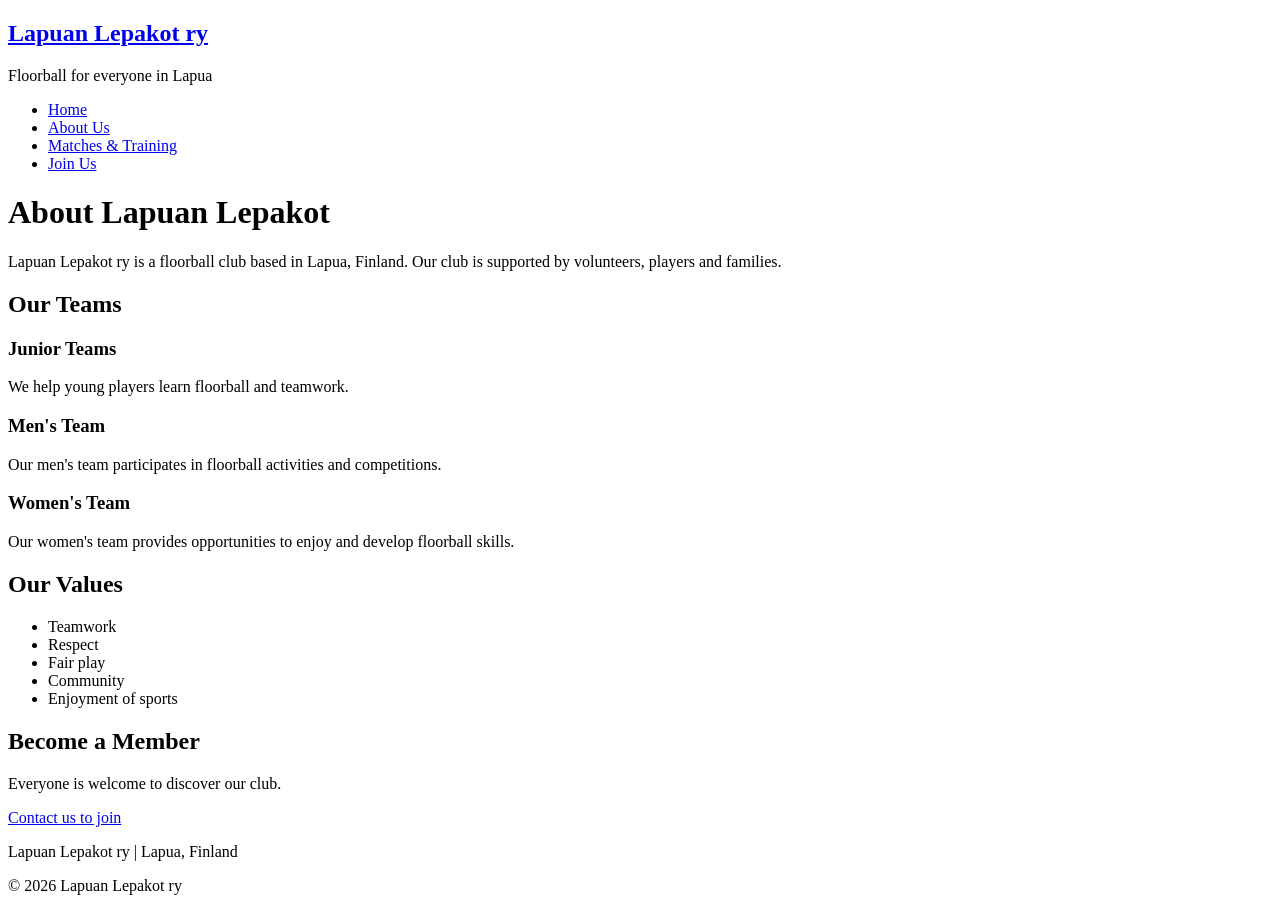
==== about.html @ 7df36db6 "Create Lapuan Lepakot E1 website" ====
<!DOCTYPE html>
<html lang="en">
<head>
    <meta charset="UTF-8">
    <meta name="viewport" content="width=device-width, initial-scale=1.0">
    <title>About Us - Lapuan Lepakot ry</title>
</head>
<body>

<header>
    <h2><a href="index.html">Lapuan Lepakot ry</a></h2>
    <p>Floorball for everyone in Lapua</p>

    <nav>
        <ul>
            <li><a href="index.html">Home</a></li>
            <li><a href="about.html">About Us</a></li>
            <li><a href="listing.html">Matches & Training</a></li>
            <li><a href="contact.html">Join Us</a></li>
        </ul>
    </nav>
</header>

<main>
    <h1>About Lapuan Lepakot</h1>

    <p>
        Lapuan Lepakot ry is a floorball club based in Lapua, Finland.
        Our club is supported by volunteers, players and families.
    </p>

    <section>
        <h2>Our Teams</h2>

        <h3>Junior Teams</h3>
        <p>We help young players learn floorball and teamwork.</p>

        <h3>Men's Team</h3>
        <p>Our men's team participates in floorball activities and competitions.</p>

        <h3>Women's Team</h3>
        <p>Our women's team provides opportunities to enjoy and develop floorball skills.</p>
    </section>

    <section>
        <h2>Our Values</h2>

        <ul>
            <li>Teamwork</li>
            <li>Respect</li>
            <li>Fair play</li>
            <li>Community</li>
            <li>Enjoyment of sports</li>
        </ul>
    </section>

    <section>
        <h2>Become a Member</h2>

        <p>Everyone is welcome to discover our club.</p>

        <a href="contact.html">Contact us to join</a>
    </section>
</main>

<footer>
    <p>Lapuan Lepakot ry | Lapua, Finland</p>
    <p>© 2026 Lapuan Lepakot ry</p>
</footer>

</body>
</html>
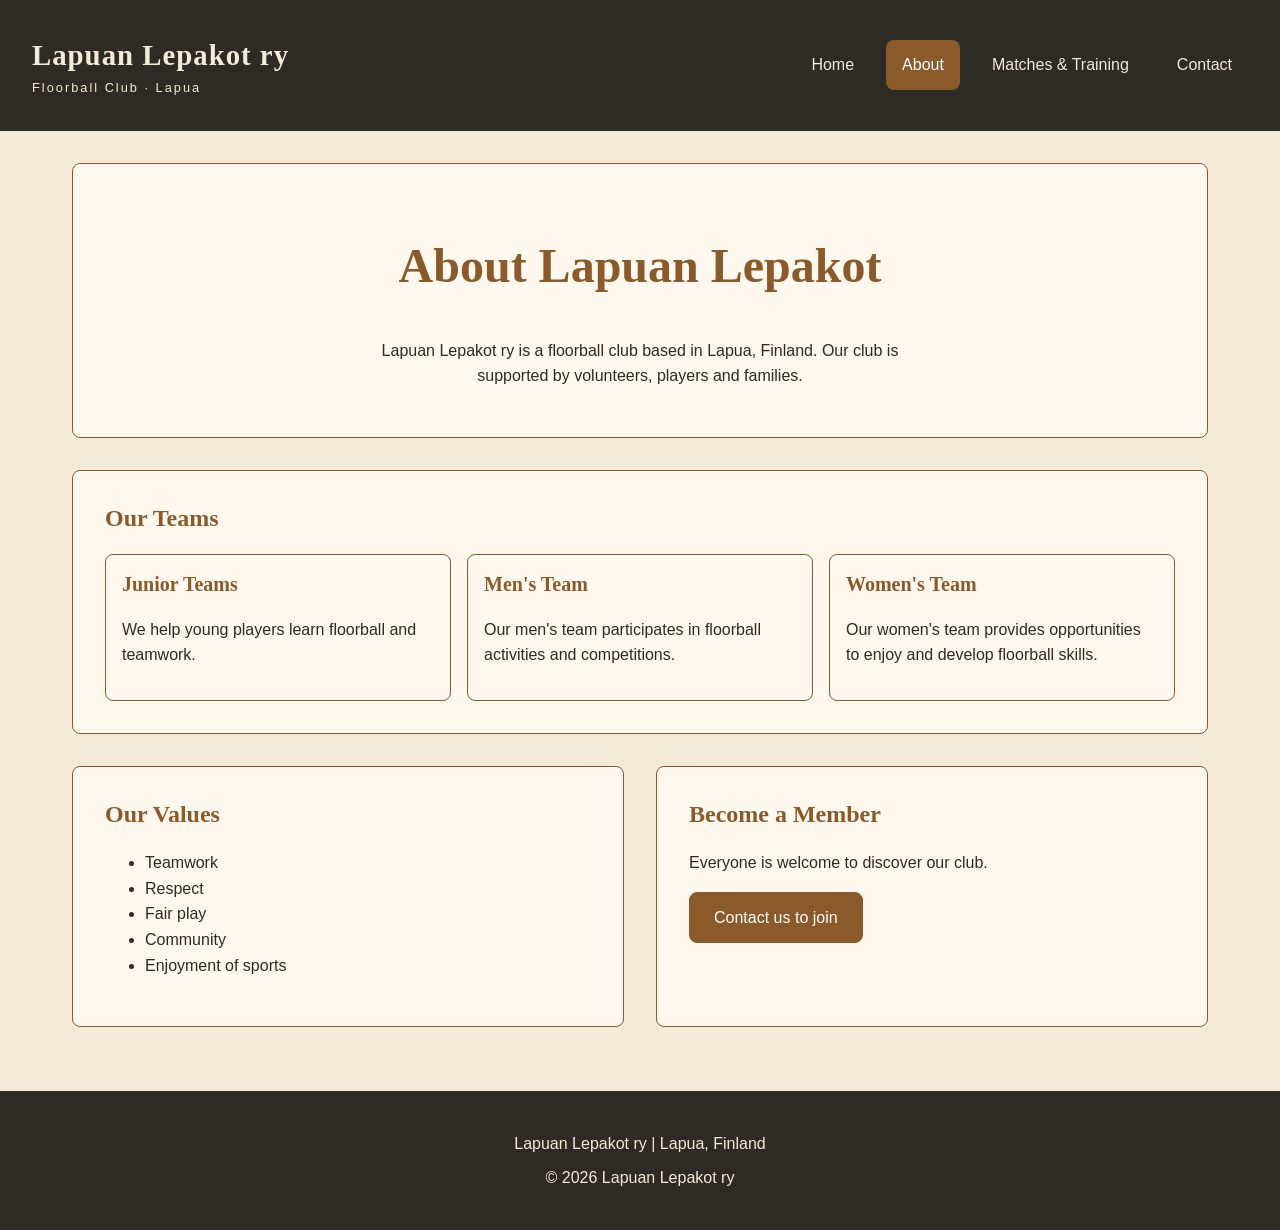
==== commit 025a7a23: "Complete E2 CSS and design" ====
--- a/about.html
+++ b/about.html
@@ -1,66 +1,98 @@
+
 <!DOCTYPE html>
 <html lang="en">
 <head>
     <meta charset="UTF-8">
     <meta name="viewport" content="width=device-width, initial-scale=1.0">
     <title>About Us - Lapuan Lepakot ry</title>
+    <link rel="stylesheet" href="style.css">
 </head>
 <body>
 
 <header>
-    <h2><a href="index.html">Lapuan Lepakot ry</a></h2>
-    <p>Floorball for everyone in Lapua</p>
+    <a href="index.html" class="logo">
+        Lapuan Lepakot ry
+        <span>Floorball Club · Lapua</span>
+    </a>
 
-    <nav>
+    <nav aria-label="Main navigation">
         <ul>
             <li><a href="index.html">Home</a></li>
-            <li><a href="about.html">About Us</a></li>
-            <li><a href="listing.html">Matches & Training</a></li>
-            <li><a href="contact.html">Join Us</a></li>
+            <li><a href="about.html" aria-current="page">About</a></li>
+            <li><a href="listing.html">Matches &amp; Training</a></li>
+            <li><a href="contact.html">Contact</a></li>
         </ul>
     </nav>
 </header>
 
 <main>
-    <h1>About Lapuan Lepakot</h1>
 
-    <p>
-        Lapuan Lepakot ry is a floorball club based in Lapua, Finland.
-        Our club is supported by volunteers, players and families.
-    </p>
+    <section class="hero">
+        <h1>About Lapuan Lepakot</h1>
+
+        <p>
+            Lapuan Lepakot ry is a floorball club based in Lapua, Finland.
+            Our club is supported by volunteers, players and families.
+        </p>
+    </section>
 
     <section>
         <h2>Our Teams</h2>
 
-        <h3>Junior Teams</h3>
-        <p>We help young players learn floorball and teamwork.</p>
+        <div class="teams-grid">
 
-        <h3>Men's Team</h3>
-        <p>Our men's team participates in floorball activities and competitions.</p>
+            <article class="card">
+                <h3>Junior Teams</h3>
+                <p>
+                    We help young players learn floorball and teamwork.
+                </p>
+            </article>
 
-        <h3>Women's Team</h3>
-        <p>Our women's team provides opportunities to enjoy and develop floorball skills.</p>
+            <article class="card">
+                <h3>Men's Team</h3>
+                <p>
+                    Our men's team participates in floorball
+                    activities and competitions.
+                </p>
+            </article>
+
+            <article class="card">
+                <h3>Women's Team</h3>
+                <p>
+                    Our women's team provides opportunities
+                    to enjoy and develop floorball skills.
+                </p>
+            </article>
+
+        </div>
     </section>
 
-    <section>
-        <h2>Our Values</h2>
+    <div class="two-column">
 
-        <ul>
-            <li>Teamwork</li>
-            <li>Respect</li>
-            <li>Fair play</li>
-            <li>Community</li>
-            <li>Enjoyment of sports</li>
-        </ul>
-    </section>
+        <section>
+            <h2>Our Values</h2>
 
-    <section>
-        <h2>Become a Member</h2>
+            <ul>
+                <li>Teamwork</li>
+                <li>Respect</li>
+                <li>Fair play</li>
+                <li>Community</li>
+                <li>Enjoyment of sports</li>
+            </ul>
+        </section>
 
-        <p>Everyone is welcome to discover our club.</p>
+        <section>
+            <h2>Become a Member</h2>
 
-        <a href="contact.html">Contact us to join</a>
-    </section>
+            <p>Everyone is welcome to discover our club.</p>
+
+            <a href="contact.html" class="cta">
+                Contact us to join
+            </a>
+        </section>
+
+    </div>
+
 </main>
 
 <footer>
@@ -69,4 +101,4 @@
 </footer>
 
 </body>
-</html>+</html>
--- a/style.css
+++ b/style.css
@@ -0,0 +1,452 @@
+
+/* 1. Colours, fonts and spacing */
+
+:root {
+    color-scheme: light dark;
+
+    --background: #f3ead8;
+    --text: #2e2a24;
+    --accent: #8a5a2b;
+    --surface: #fff8ee;
+    --header: #2e2a24;
+    --header-text: #f3ead8;
+    --button-text: #ffffff;
+    --border: #8a5a2b;
+
+    --font-heading: Georgia, serif;
+    --font-text: Arial, sans-serif;
+
+    --space-small: 0.5rem;
+    --space-medium: 1rem;
+    --space-large: 2rem;
+    --radius: 8px;
+}
+
+
+/* 2. Basic page settings */
+
+*, *::before, *::after {
+    box-sizing: border-box;
+}
+
+html {
+    scroll-behavior: smooth;
+}
+
+body {
+    margin: 0;
+    min-height: 100vh;
+    min-height: 100dvh;
+    background-color: var(--background);
+    color: var(--text);
+    font-family: var(--font-text);
+    font-size: 1rem;
+    line-height: 1.6;
+    overflow-wrap: break-word;
+
+    display: grid;
+    grid-template-rows: auto 1fr auto;
+}
+
+
+/* 3. Header */
+
+header {
+    background-color: var(--header);
+    color: var(--header-text);
+    padding: var(--space-medium);
+
+    display: flex;
+    flex-direction: column;
+    align-items: center;
+    gap: var(--space-medium);
+}
+
+header h1,
+header h2 {
+    color: var(--header-text);
+    margin: 0;
+}
+
+
+/* 4. Text-based logo */
+
+.logo {
+    display: inline-block;
+    color: var(--header-text);
+    font-family: var(--font-heading);
+    font-size: 1.8rem;
+    font-weight: bold;
+    text-decoration: none;
+    text-align: center;
+    letter-spacing: 1px;
+}
+
+.logo span {
+    display: block;
+    font-family: var(--font-text);
+    font-size: 0.8rem;
+    font-weight: normal;
+    letter-spacing: 2px;
+}
+
+.logo:hover {
+    text-decoration: none;
+}
+
+
+/* 5. Navigation using Flexbox */
+
+nav ul {
+    display: flex;
+    flex-wrap: wrap;
+    justify-content: center;
+    gap: var(--space-small);
+
+    list-style: none;
+    padding: 0;
+    margin: 0;
+}
+
+nav a {
+    display: block;
+    color: var(--header-text);
+    text-decoration: none;
+    padding: 0.75rem 1rem;
+    border-radius: var(--radius);
+}
+
+nav a:hover,
+nav a[aria-current="page"] {
+    background-color: var(--accent);
+    color: var(--button-text);
+}
+
+
+/* 6. Main content */
+
+main {
+    width: 100%;
+    max-width: 75rem;
+    min-width: 0;
+    margin-inline: auto;
+    padding: var(--space-medium);
+}
+
+
+/* 7. Headings and paragraphs */
+
+h1, h2, h3 {
+    font-family: var(--font-heading);
+    color: var(--accent);
+    line-height: 1.3;
+}
+
+h1 {
+    font-size: clamp(2rem, 5vw, 3rem);
+}
+
+h2 {
+    font-size: 1.5rem;
+}
+
+h3 {
+    font-size: 1.25rem;
+}
+
+p {
+    max-width: 65ch;
+    margin-bottom: var(--space-medium);
+}
+
+
+/* 8. Content sections */
+
+section {
+    background-color: var(--surface);
+    padding: var(--space-medium);
+    margin-bottom: var(--space-large);
+    border: 1px solid var(--border);
+    border-radius: var(--radius);
+}
+
+section h2 {
+    margin-top: 0;
+}
+
+
+/* 9. Hero section */
+
+.hero {
+    text-align: center;
+    padding: var(--space-large);
+}
+
+.hero p {
+    margin-inline: auto;
+}
+
+
+/* 10. Responsive cards using CSS Grid */
+
+.cards,
+.teams-grid {
+    display: grid;
+    grid-template-columns:
+        repeat(auto-fit, minmax(min(100%, 16rem), 1fr));
+    gap: var(--space-medium);
+}
+
+.card {
+    min-width: 0;
+    background-color: var(--surface);
+    border: 1px solid var(--border);
+    border-radius: var(--radius);
+    padding: var(--space-medium);
+}
+
+.card h3 {
+    margin-top: 0;
+}
+
+
+/* 11. Links */
+
+a {
+    color: var(--accent);
+}
+
+a:hover {
+    text-decoration: underline;
+}
+
+
+/* 12. Buttons */
+
+button,
+.btn,
+.cta {
+    display: inline-block;
+    background-color: var(--accent);
+    color: var(--button-text);
+    padding: 0.75rem 1.5rem;
+    border: 1px solid var(--border);
+    border-radius: var(--radius);
+    font-family: var(--font-text);
+    font-size: 1rem;
+    text-decoration: none;
+    text-align: center;
+    cursor: pointer;
+}
+
+button:hover,
+.btn:hover,
+.cta:hover {
+    text-decoration: underline;
+}
+
+
+/* 13. Images */
+
+img {
+    display: block;
+    max-width: 100%;
+    height: auto;
+    border-radius: var(--radius);
+}
+
+
+/* 14. Match and training tables */
+
+table {
+    width: 100%;
+    table-layout: fixed;
+    border-collapse: collapse;
+    margin-block: var(--space-medium);
+}
+
+th,
+td {
+    padding: var(--space-small);
+    border: 1px solid var(--border);
+    text-align: left;
+    overflow-wrap: anywhere;
+}
+
+th {
+    background-color: var(--accent);
+    color: var(--button-text);
+}
+
+tbody tr:nth-child(even) {
+    background-color: var(--background);
+}
+
+caption {
+    font-weight: bold;
+    padding: var(--space-small);
+}
+
+
+/* 15. Contact and registration form */
+
+form {
+    width: 100%;
+    max-width: 40rem;
+    margin-inline: auto;
+}
+
+label {
+    display: block;
+    font-weight: bold;
+    margin-bottom: var(--space-small);
+}
+
+input,
+select,
+textarea {
+    width: 100%;
+    min-width: 0;
+    padding: 0.75rem;
+    margin-bottom: var(--space-medium);
+
+    background-color: var(--surface);
+    color: var(--text);
+
+    border: 1px solid var(--border);
+    border-radius: var(--radius);
+    font: inherit;
+}
+
+textarea {
+    min-height: 8rem;
+    resize: vertical;
+}
+
+input[type="checkbox"],
+input[type="radio"] {
+    width: auto;
+}
+
+
+/* 16. Keyboard accessibility */
+
+a:focus-visible,
+button:focus-visible,
+input:focus-visible,
+select:focus-visible,
+textarea:focus-visible {
+    outline: 3px solid var(--text);
+    outline-offset: 4px;
+}
+
+header a:focus-visible,
+footer a:focus-visible {
+    outline-color: var(--header-text);
+}
+
+
+/* 17. Footer */
+
+footer {
+    background-color: var(--header);
+    color: var(--header-text);
+    text-align: center;
+    padding: var(--space-large);
+}
+
+footer p {
+    margin: 0.5rem auto;
+}
+
+footer a {
+    color: var(--header-text);
+}
+
+
+/* 18. Desktop responsive layout */
+
+@media (min-width: 48rem) {
+
+    header {
+        flex-direction: row;
+        justify-content: space-between;
+        padding: var(--space-large);
+    }
+
+    .logo {
+        text-align: left;
+    }
+
+    nav ul {
+        gap: var(--space-medium);
+    }
+
+    main {
+        padding: var(--space-large);
+    }
+
+    section {
+        padding: var(--space-large);
+    }
+
+    .two-column {
+        display: grid;
+        grid-template-columns: 1fr 1fr;
+        gap: var(--space-large);
+    }
+
+    th,
+    td {
+        padding: var(--space-medium);
+    }
+}
+
+
+/* 19. Automatic dark mode */
+
+@media (prefers-color-scheme: dark) {
+
+    :root {
+        --background: #211e19;
+        --text: #f3ead8;
+        --accent: #d6a66e;
+        --surface: #302a23;
+        --header: #171410;
+        --header-text: #f3ead8;
+        --button-text: #211e19;
+        --border: #d6a66e;
+    }
+}
+
+
+/* 20. Reduced motion accessibility */
+
+@media (prefers-reduced-motion: reduce) {
+
+    html {
+        scroll-behavior: auto;
+    }
+}
+@media (max-width: 480px) {
+    nav {
+        width: 100%;
+    }
+
+    nav ul {
+        display: flex;
+        flex-wrap: nowrap;
+        justify-content: center;
+        gap: 0.15rem;
+    }
+
+    nav a {
+        font-size: 0.75rem;
+        padding: 0.65rem 0.3rem;
+        white-space: nowrap;
+    }
+
+    .logo {
+        font-size: 1.4rem;
+    }
+}
